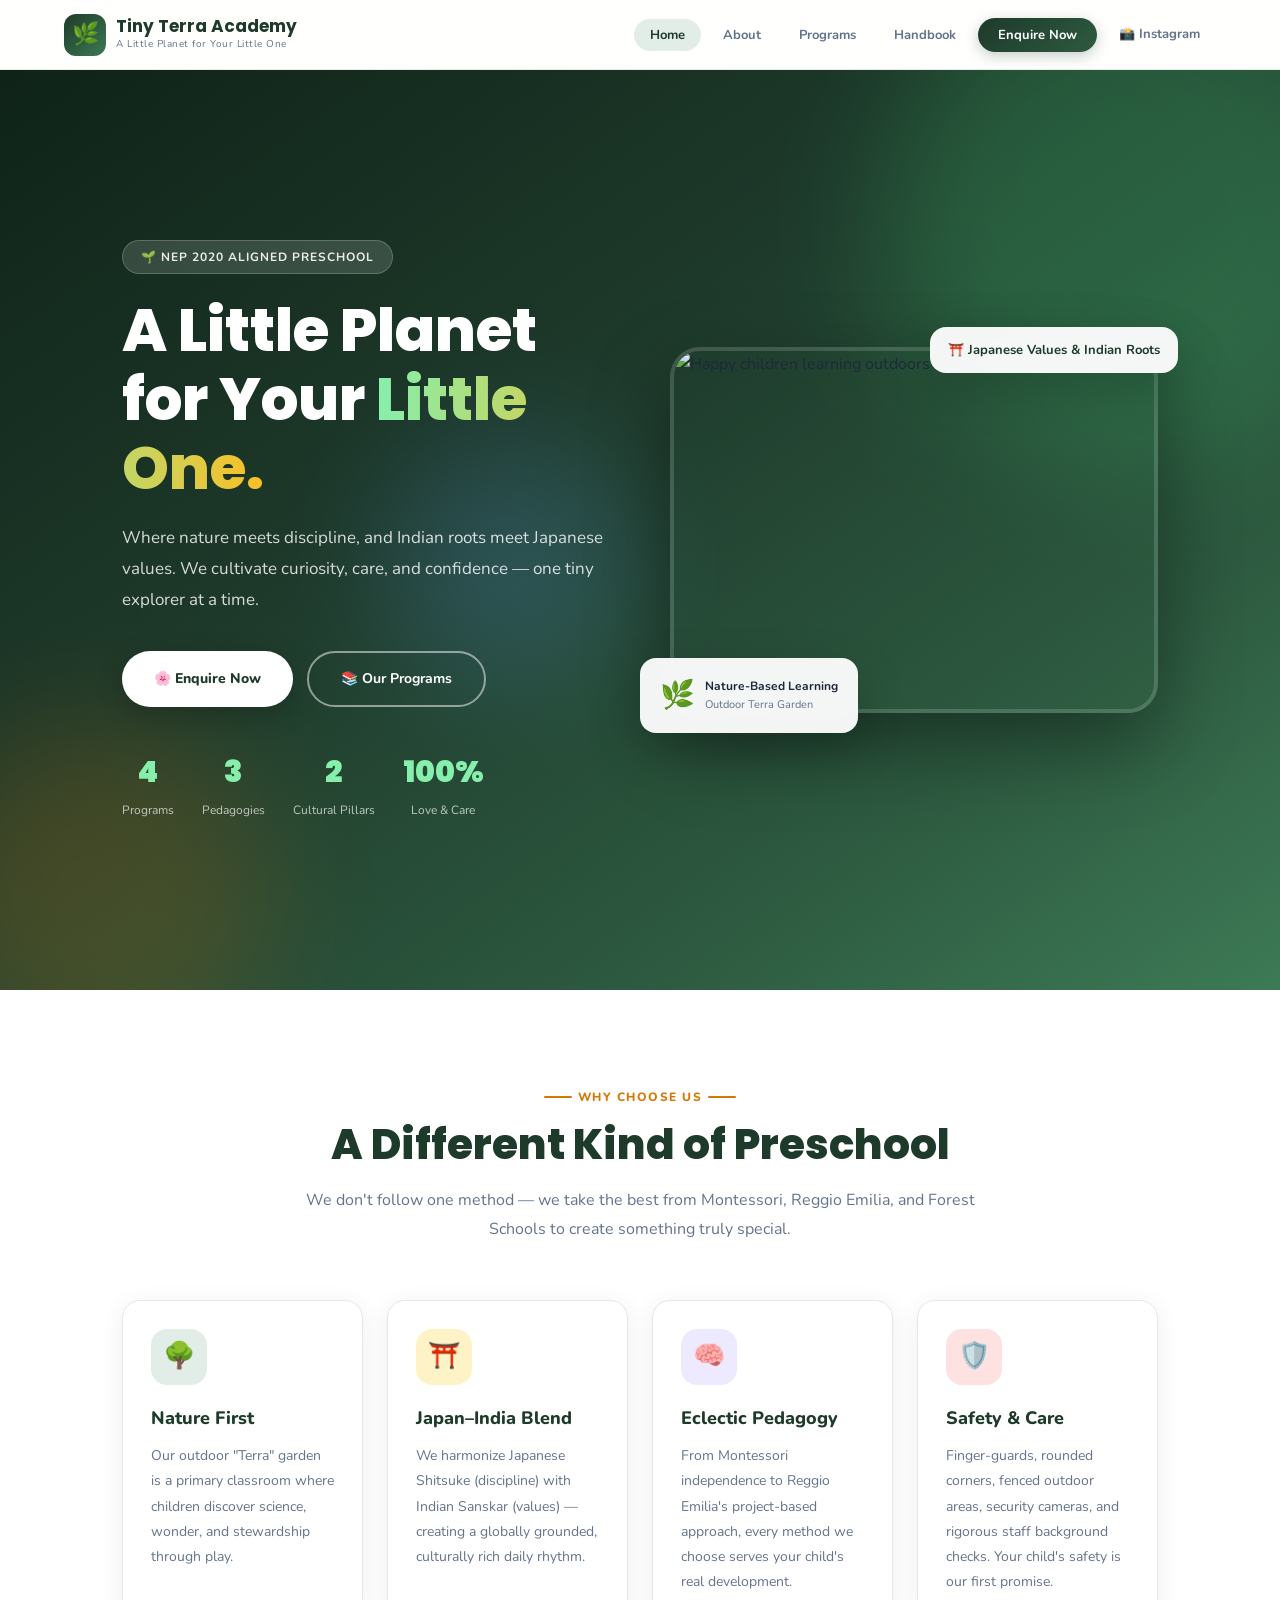
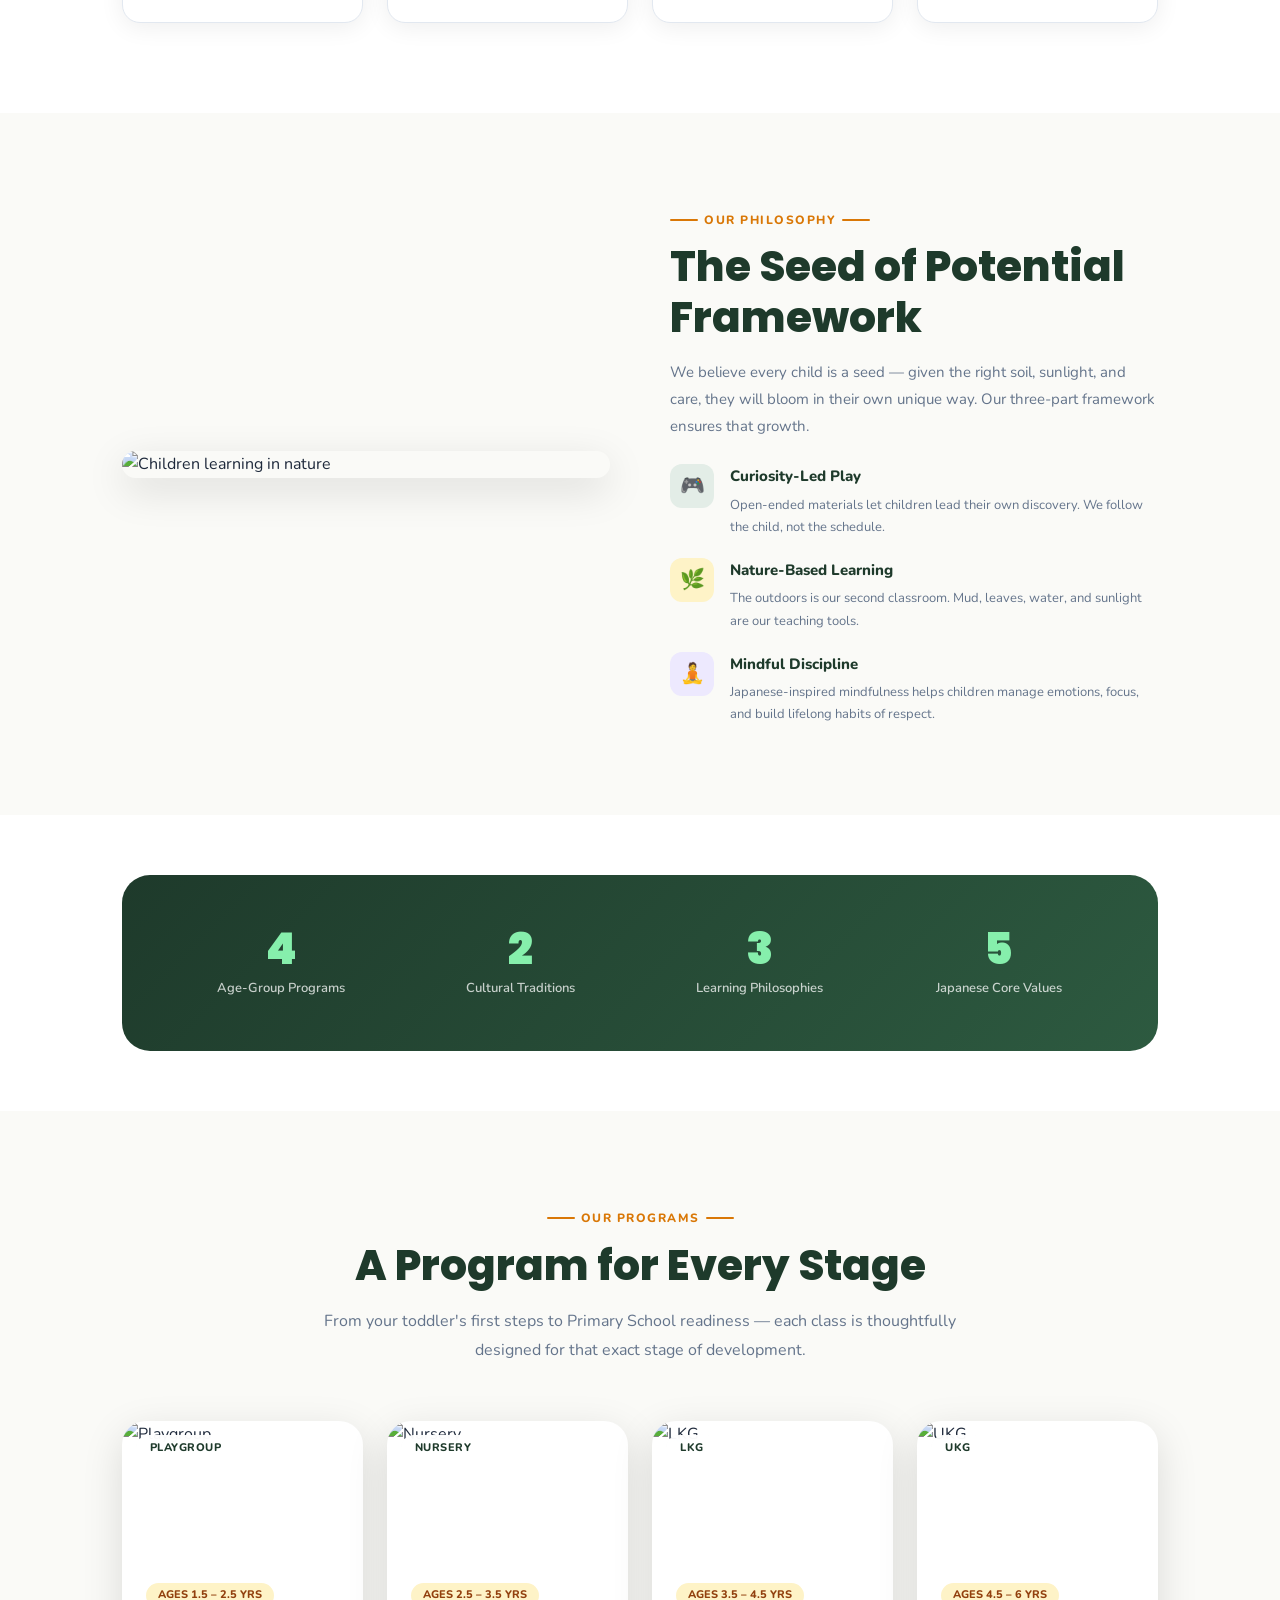
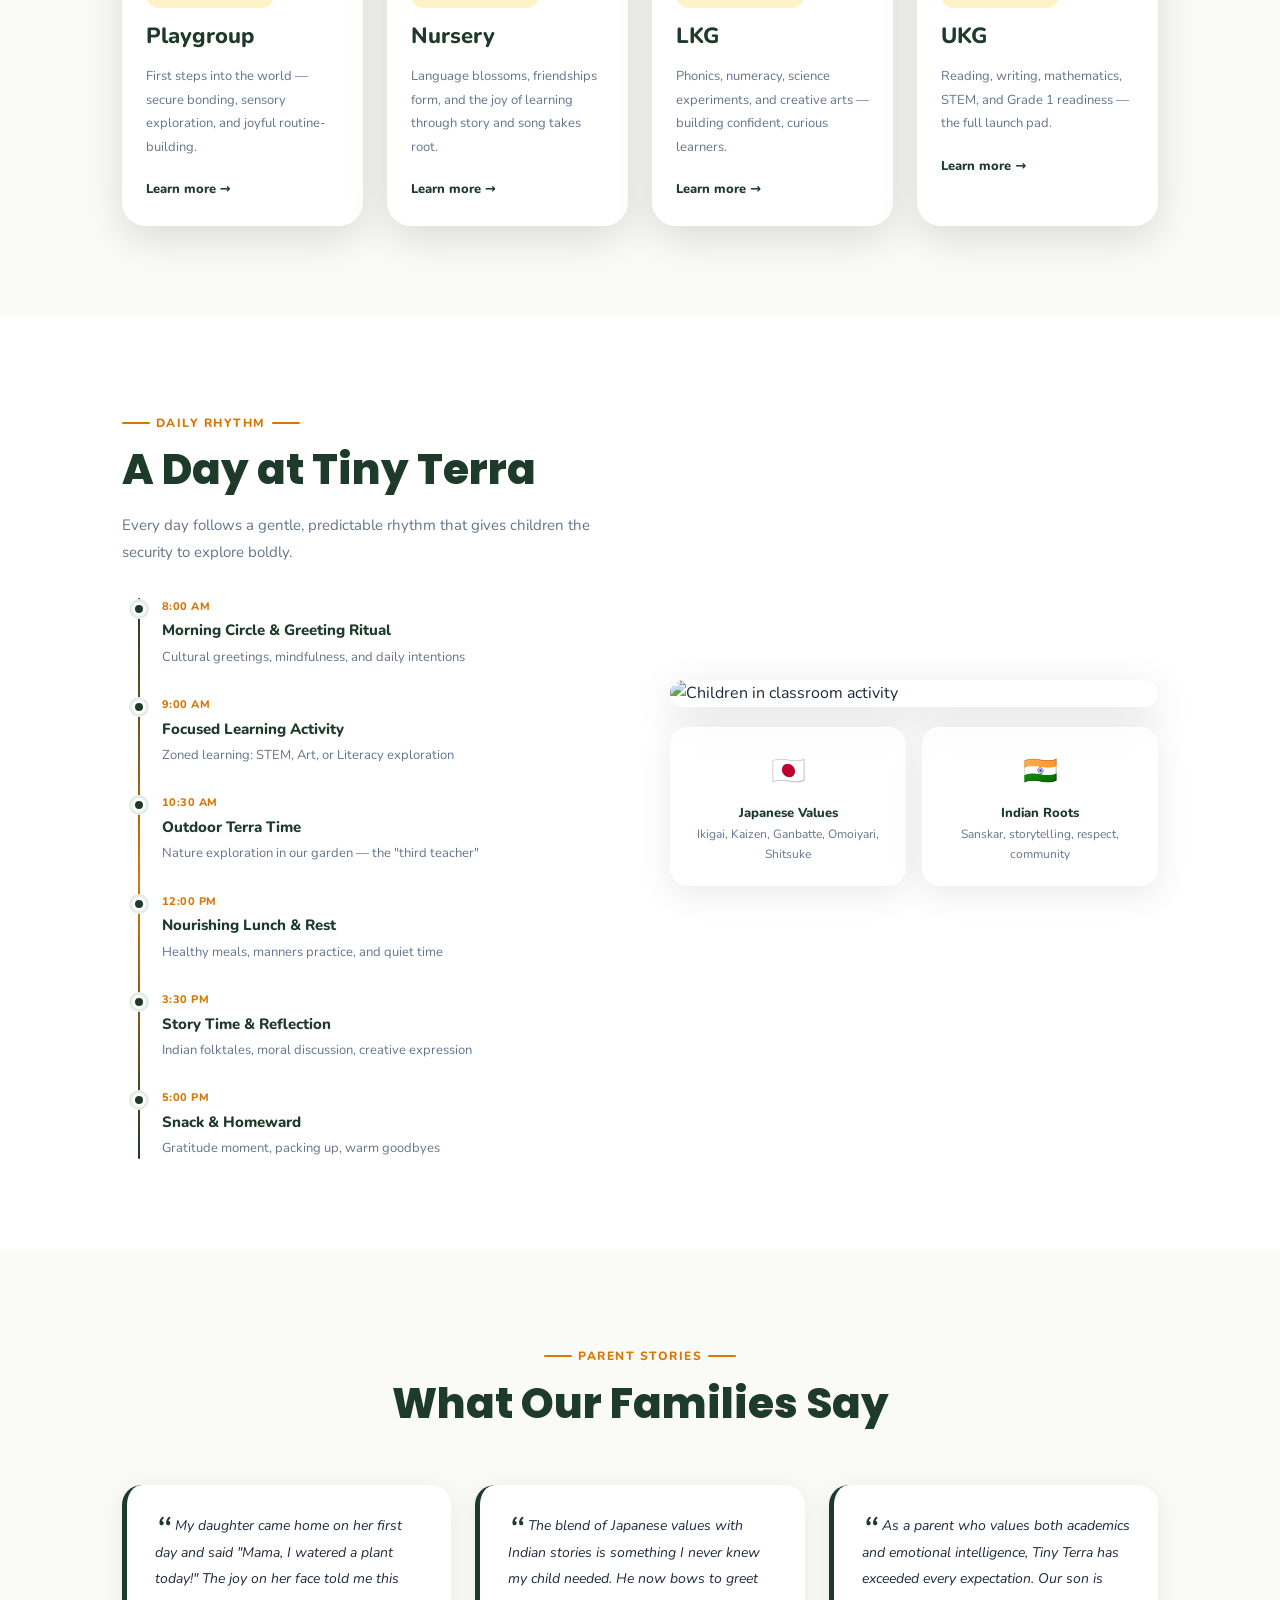
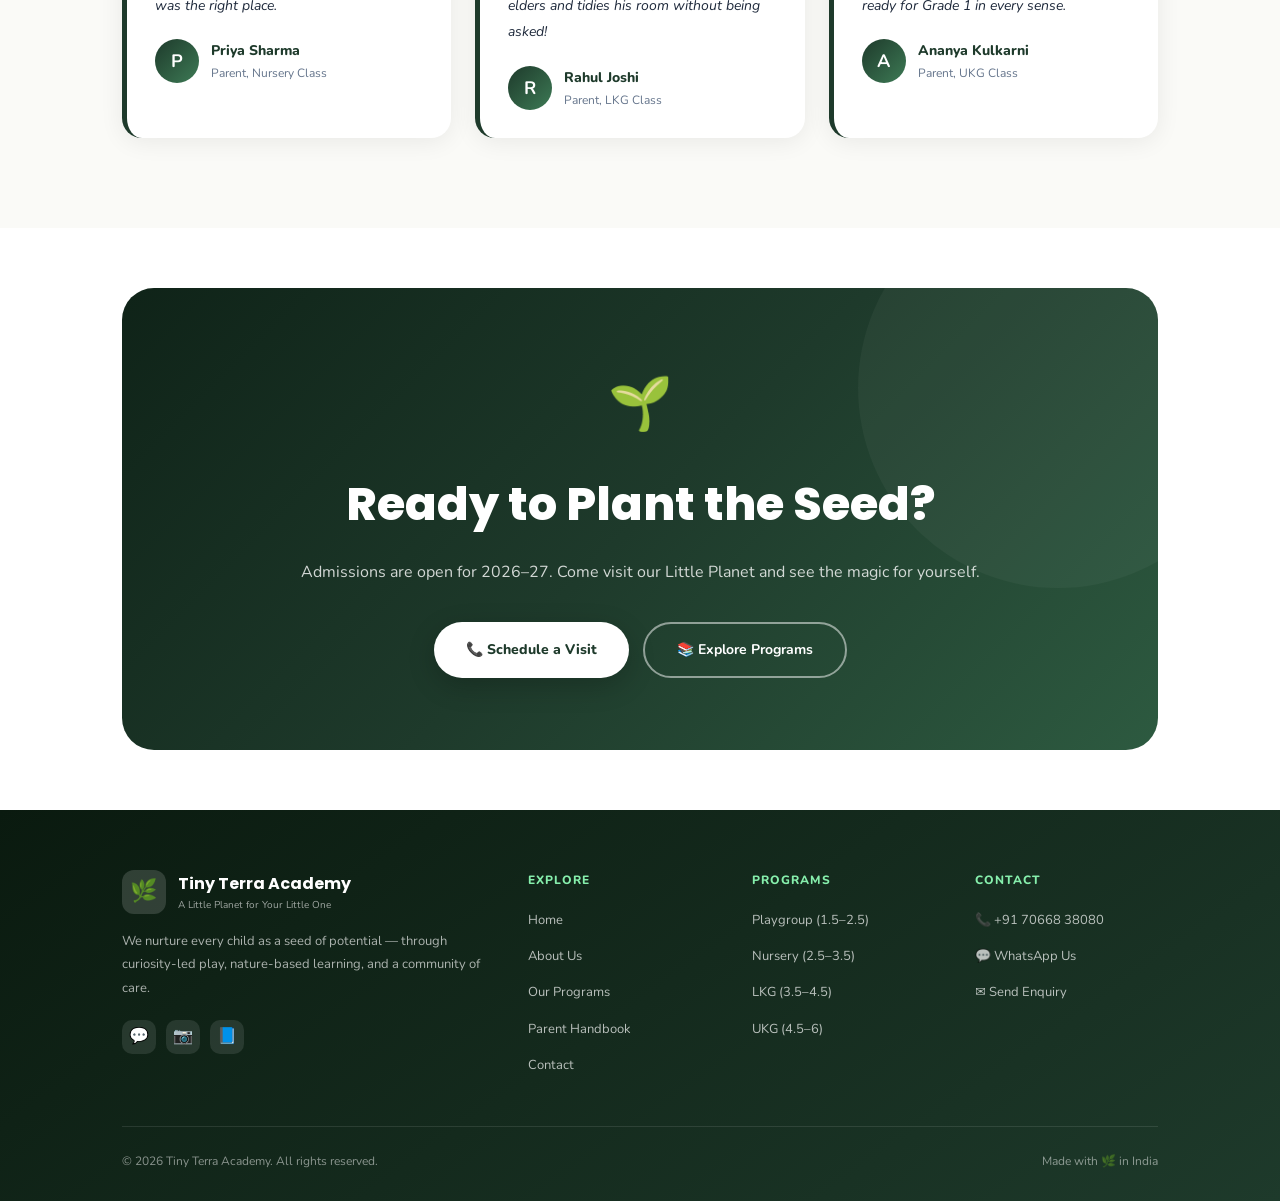
==== index.html @ 8a485d04 "Initial Upload" ====
<!DOCTYPE html>
<html lang="en">
<head>
  <meta charset="UTF-8">
  <meta name="viewport" content="width=device-width, initial-scale=1.0">
  <title>Tiny Terra Academy — A Little Planet for Your Little One</title>
  <meta name="description" content="Tiny Terra Academy is a nature-inspired preschool blending Japanese discipline with Indian values. NEP 2020 aligned programs for ages 1.5–6.">
  <link rel="stylesheet" href="style.css">
  <link rel="icon" href="data:image/svg+xml,<svg xmlns='http://www.w3.org/2000/svg' viewBox='0 0 100 100'><text y='.9em' font-size='90'>🌱</text></svg>">
</head>
<body>

<div id="nav-include"></div>

<div class="page-wrap">

  <!-- HERO -->
  <section class="hero">
    <div class="hero-blobs">
      <div class="blob blob-1"></div>
      <div class="blob blob-2"></div>
      <div class="blob blob-3"></div>
    </div>
    <div class="hero-content">
      <div class="hero-left">
        <div class="hero-tag">🌱 NEP 2020 Aligned Preschool</div>
        <h1 class="hero-title">
          A Little Planet<br>for Your
          <span class="accent">Little One.</span>
        </h1>
        <p class="hero-desc">
          Where nature meets discipline, and Indian roots meet Japanese values.
          We cultivate curiosity, care, and confidence — one tiny explorer at a time.
        </p>
        <div class="hero-btns">
          <a href="contact.html" class="btn-primary">🌸 Enquire Now</a>
          <a href="programs.html" class="btn-outline">📚 Our Programs</a>
        </div>
        <div class="hero-stats">
          <div class="hstat"><div class="hstat-n" data-count="4">4</div><div class="hstat-l">Programs</div></div>
          <div class="hstat"><div class="hstat-n" data-count="3">3</div><div class="hstat-l">Pedagogies</div></div>
          <div class="hstat"><div class="hstat-n" data-count="2">2</div><div class="hstat-l">Cultural Pillars</div></div>
          <div class="hstat"><div class="hstat-n">100%</div><div class="hstat-l">Love &amp; Care</div></div>
        </div>
      </div>
      <div class="hero-image-wrap">
        <div class="hero-img-frame">
          <img src="https://images.unsplash.com/photo-1503454537195-1dcabb73ffb9?w=800&q=80" alt="Happy children learning outdoors">
        </div>
        <div class="hero-float-card">
          <div class="hero-float-icon">🌿</div>
          <div>
            <div class="hero-float-text">Nature-Based Learning</div>
            <div class="hero-float-sub">Outdoor Terra Garden</div>
          </div>
        </div>
        <div class="hero-float-card2">⛩️ Japanese Values &amp; Indian Roots</div>
      </div>
    </div>
  </section>

  <!-- WHY TINY TERRA -->
  <section style="background: #fff;">
    <div class="container">
      <div class="section-center reveal">
        <div class="eyebrow">Why Choose Us</div>
        <h2 class="section-title">A Different Kind of Preschool</h2>
        <p class="section-sub">We don't follow one method — we take the best from Montessori, Reggio Emilia, and Forest Schools to create something truly special.</p>
      </div>
      <div class="cards-grid cards-grid-4">
        <div class="card reveal reveal-delay-1">
          <div class="card-icon" style="background:#e3ede7">🌳</div>
          <div class="card-title">Nature First</div>
          <div class="card-text">Our outdoor "Terra" garden is a primary classroom where children discover science, wonder, and stewardship through play.</div>
        </div>
        <div class="card reveal reveal-delay-2">
          <div class="card-icon" style="background:#fef3c7">⛩️</div>
          <div class="card-title">Japan–India Blend</div>
          <div class="card-text">We harmonize Japanese Shitsuke (discipline) with Indian Sanskar (values) — creating a globally grounded, culturally rich daily rhythm.</div>
        </div>
        <div class="card reveal reveal-delay-3">
          <div class="card-icon" style="background:#ede9fe">🧠</div>
          <div class="card-title">Eclectic Pedagogy</div>
          <div class="card-text">From Montessori independence to Reggio Emilia's project-based approach, every method we choose serves your child's real development.</div>
        </div>
        <div class="card reveal reveal-delay-4">
          <div class="card-icon" style="background:#fee2e2">🛡️</div>
          <div class="card-title">Safety &amp; Care</div>
          <div class="card-text">Finger-guards, rounded corners, fenced outdoor areas, security cameras, and rigorous staff background checks. Your child's safety is our first promise.</div>
        </div>
      </div>
    </div>
  </section>

  <!-- PHILOSOPHY PILLARS -->
  <section style="background: var(--cream);">
    <div class="container">
      <div style="display:grid;grid-template-columns:1fr 1fr;gap:60px;align-items:center;">
        <div class="reveal">
          <div class="pillar-img">
            <img src="https://images.unsplash.com/photo-1546410531-bb4caa6b424d?w=800&q=80" alt="Children learning in nature">
          </div>
        </div>
        <div class="reveal reveal-delay-1">
          <div class="eyebrow">Our Philosophy</div>
          <h2 class="section-title">The Seed of Potential Framework</h2>
          <p style="font-size:15px;color:var(--text2);line-height:1.8;margin-bottom:24px;">
            We believe every child is a seed — given the right soil, sunlight, and care, they will bloom in their own unique way. Our three-part framework ensures that growth.
          </p>
          <ul class="pillar-list">
            <li class="pillar-item">
              <div class="pillar-dot" style="background:#e3ede7">🎮</div>
              <div>
                <div class="pillar-item-title">Curiosity-Led Play</div>
                <div class="pillar-item-text">Open-ended materials let children lead their own discovery. We follow the child, not the schedule.</div>
              </div>
            </li>
            <li class="pillar-item">
              <div class="pillar-dot" style="background:#fef3c7">🌿</div>
              <div>
                <div class="pillar-item-title">Nature-Based Learning</div>
                <div class="pillar-item-text">The outdoors is our second classroom. Mud, leaves, water, and sunlight are our teaching tools.</div>
              </div>
            </li>
            <li class="pillar-item">
              <div class="pillar-dot" style="background:#ede9fe">🧘</div>
              <div>
                <div class="pillar-item-title">Mindful Discipline</div>
                <div class="pillar-item-text">Japanese-inspired mindfulness helps children manage emotions, focus, and build lifelong habits of respect.</div>
              </div>
            </li>
          </ul>
        </div>
      </div>
    </div>
  </section>

  <!-- STATS BANNER -->
  <section style="background:#fff;padding:60px 5%;">
    <div class="container">
      <div class="stats-banner reveal">
        <div><div class="stat-n" data-count="4">4</div><div class="stat-l">Age-Group Programs</div></div>
        <div><div class="stat-n" data-count="2">2</div><div class="stat-l">Cultural Traditions</div></div>
        <div><div class="stat-n" data-count="3">3</div><div class="stat-l">Learning Philosophies</div></div>
        <div><div class="stat-n">5</div><div class="stat-l">Japanese Core Values</div></div>
      </div>
    </div>
  </section>

  <!-- PROGRAMS PREVIEW -->
  <section style="background: var(--cream);">
    <div class="container">
      <div class="section-center reveal">
        <div class="eyebrow">Our Programs</div>
        <h2 class="section-title">A Program for Every Stage</h2>
        <p class="section-sub">From your toddler's first steps to Primary School readiness — each class is thoughtfully designed for that exact stage of development.</p>
      </div>
      <div class="cards-grid cards-grid-4">
        <div class="prog-card reveal reveal-delay-1">
          <div class="prog-img">
            <img src="https://images.unsplash.com/photo-1558618666-fcd25c85cd64?w=600&q=80" alt="Playgroup">
            <div class="prog-badge">Playgroup</div>
          </div>
          <div class="prog-body">
            <div class="prog-age">Ages 1.5 – 2.5 yrs</div>
            <div class="prog-title">Playgroup</div>
            <div class="prog-desc">First steps into the world — secure bonding, sensory exploration, and joyful routine-building.</div>
            <a href="programs.html#playgroup" style="font-size:13px;font-weight:800;color:var(--green);text-decoration:none;">Learn more →</a>
          </div>
        </div>
        <div class="prog-card reveal reveal-delay-2">
          <div class="prog-img">
            <img src="https://images.unsplash.com/photo-1587654780291-39c9404d746b?w=600&q=80" alt="Nursery">
            <div class="prog-badge">Nursery</div>
          </div>
          <div class="prog-body">
            <div class="prog-age">Ages 2.5 – 3.5 yrs</div>
            <div class="prog-title">Nursery</div>
            <div class="prog-desc">Language blossoms, friendships form, and the joy of learning through story and song takes root.</div>
            <a href="programs.html#nursery" style="font-size:13px;font-weight:800;color:var(--green);text-decoration:none;">Learn more →</a>
          </div>
        </div>
        <div class="prog-card reveal reveal-delay-3">
          <div class="prog-img">
            <img src="https://images.unsplash.com/photo-1503676260728-1c00da094a0b?w=600&q=80" alt="LKG">
            <div class="prog-badge">LKG</div>
          </div>
          <div class="prog-body">
            <div class="prog-age">Ages 3.5 – 4.5 yrs</div>
            <div class="prog-title">LKG</div>
            <div class="prog-desc">Phonics, numeracy, science experiments, and creative arts — building confident, curious learners.</div>
            <a href="programs.html#lkg" style="font-size:13px;font-weight:800;color:var(--green);text-decoration:none;">Learn more →</a>
          </div>
        </div>
        <div class="prog-card reveal reveal-delay-4">
          <div class="prog-img">
            <img src="https://images.unsplash.com/photo-1509062522246-3755977927d7?w=600&q=80" alt="UKG">
            <div class="prog-badge">UKG</div>
          </div>
          <div class="prog-body">
            <div class="prog-age">Ages 4.5 – 6 yrs</div>
            <div class="prog-title">UKG</div>
            <div class="prog-desc">Reading, writing, mathematics, STEM, and Grade 1 readiness — the full launch pad.</div>
            <a href="programs.html#ukg" style="font-size:13px;font-weight:800;color:var(--green);text-decoration:none;">Learn more →</a>
          </div>
        </div>
      </div>
    </div>
  </section>

  <!-- DAILY RHYTHM -->
  <section style="background: #fff;">
    <div class="container">
      <div style="display:grid;grid-template-columns:1fr 1fr;gap:60px;align-items:center;">
        <div class="reveal">
          <div class="eyebrow">Daily Rhythm</div>
          <h2 class="section-title">A Day at Tiny Terra</h2>
          <p style="font-size:15px;color:var(--text2);margin-bottom:32px;line-height:1.8;">
            Every day follows a gentle, predictable rhythm that gives children the security to explore boldly.
          </p>
          <div class="timeline">
            <div class="tl-item"><div class="tl-dot"></div><div class="tl-time">8:00 AM</div><div class="tl-title">Morning Circle &amp; Greeting Ritual</div><div class="tl-desc">Cultural greetings, mindfulness, and daily intentions</div></div>
            <div class="tl-item"><div class="tl-dot"></div><div class="tl-time">9:00 AM</div><div class="tl-title">Focused Learning Activity</div><div class="tl-desc">Zoned learning: STEM, Art, or Literacy exploration</div></div>
            <div class="tl-item"><div class="tl-dot"></div><div class="tl-time">10:30 AM</div><div class="tl-title">Outdoor Terra Time</div><div class="tl-desc">Nature exploration in our garden — the "third teacher"</div></div>
            <div class="tl-item"><div class="tl-dot"></div><div class="tl-time">12:00 PM</div><div class="tl-title">Nourishing Lunch &amp; Rest</div><div class="tl-desc">Healthy meals, manners practice, and quiet time</div></div>
            <div class="tl-item"><div class="tl-dot"></div><div class="tl-time">3:30 PM</div><div class="tl-title">Story Time &amp; Reflection</div><div class="tl-desc">Indian folktales, moral discussion, creative expression</div></div>
            <div class="tl-item" style="margin-bottom:0"><div class="tl-dot"></div><div class="tl-time">5:00 PM</div><div class="tl-title">Snack &amp; Homeward</div><div class="tl-desc">Gratitude moment, packing up, warm goodbyes</div></div>
          </div>
        </div>
        <div class="reveal reveal-delay-1">
          <div class="pillar-img">
            <img src="https://images.unsplash.com/photo-1596464716127-f2a82984de30?w=800&q=80" alt="Children in classroom activity">
          </div>
          <div style="margin-top:20px;display:grid;grid-template-columns:1fr 1fr;gap:16px;">
            <div class="glass-card" style="text-align:center;padding:20px">
              <div style="font-size:28px;margin-bottom:6px">🇯🇵</div>
              <div style="font-size:13px;font-weight:800;color:var(--green)">Japanese Values</div>
              <div style="font-size:12px;color:var(--text2)">Ikigai, Kaizen, Ganbatte, Omoiyari, Shitsuke</div>
            </div>
            <div class="glass-card" style="text-align:center;padding:20px">
              <div style="font-size:28px;margin-bottom:6px">🇮🇳</div>
              <div style="font-size:13px;font-weight:800;color:var(--green)">Indian Roots</div>
              <div style="font-size:12px;color:var(--text2)">Sanskar, storytelling, respect, community</div>
            </div>
          </div>
        </div>
      </div>
    </div>
  </section>

  <!-- TESTIMONIALS -->
  <section style="background: var(--cream);">
    <div class="container">
      <div class="section-center reveal">
        <div class="eyebrow">Parent Stories</div>
        <h2 class="section-title">What Our Families Say</h2>
      </div>
      <div class="cards-grid cards-grid-3">
        <div class="testimonial-card reveal reveal-delay-1">
          <div class="testi-text">My daughter came home on her first day and said "Mama, I watered a plant today!" The joy on her face told me this was the right place.</div>
          <div class="testi-author">
            <div class="testi-avatar">P</div>
            <div><div class="testi-name">Priya Sharma</div><div class="testi-role">Parent, Nursery Class</div></div>
          </div>
        </div>
        <div class="testimonial-card reveal reveal-delay-2">
          <div class="testi-text">The blend of Japanese values with Indian stories is something I never knew my child needed. He now bows to greet elders and tidies his room without being asked!</div>
          <div class="testi-author">
            <div class="testi-avatar">R</div>
            <div><div class="testi-name">Rahul Joshi</div><div class="testi-role">Parent, LKG Class</div></div>
          </div>
        </div>
        <div class="testimonial-card reveal reveal-delay-3">
          <div class="testi-text">As a parent who values both academics and emotional intelligence, Tiny Terra has exceeded every expectation. Our son is ready for Grade 1 in every sense.</div>
          <div class="testi-author">
            <div class="testi-avatar">A</div>
            <div><div class="testi-name">Ananya Kulkarni</div><div class="testi-role">Parent, UKG Class</div></div>
          </div>
        </div>
      </div>
    </div>
  </section>

  <!-- CTA BANNER -->
  <section style="background:#fff;padding:60px 5%;">
    <div class="container">
      <div class="cta-banner reveal">
        <div style="font-size:52px;margin-bottom:16px">🌱</div>
        <div class="cta-title">Ready to Plant the Seed?</div>
        <div class="cta-sub">Admissions are open for 2026–27. Come visit our Little Planet and see the magic for yourself.</div>
        <div class="cta-btns">
          <a href="contact.html" class="btn-primary">📞 Schedule a Visit</a>
          <a href="programs.html" class="btn-outline">📚 Explore Programs</a>
        </div>
      </div>
    </div>
  </section>

</div><!-- end page-wrap -->

<div id="footer-include"></div>
<script src="includes.js"></script>
</body>
</html>
---- style.css ----
/* ============================================================
   TINY TERRA ACADEMY — Shared Stylesheet
   Modern, kid-friendly, GitHub Pages ready
   ============================================================ */

@import url('https://fonts.googleapis.com/css2?family=Nunito:wght@400;600;700;800;900&family=Poppins:wght@400;600;700;800&display=swap');

/* ---- RESET & ROOT ---- */
*, *::before, *::after { box-sizing: border-box; margin: 0; padding: 0; }
:root {
  --green:    #1e3a2b;
  --green2:   #2d5a40;
  --green3:   #3d7a55;
  --green-lt: #e3ede7;
  --gold:     #d97706;
  --gold-lt:  #fef3c7;
  --cream:    #fafaf7;
  --text:     #1e293b;
  --text2:    #64748b;
  --border:   #e2e8f0;
  --radius:   18px;
  --shadow:   0 4px 24px rgba(0,0,0,0.07);
  --shadow2:  0 12px 40px rgba(0,0,0,0.13);
}
html { scroll-behavior: smooth; }
body {
  font-family: 'Nunito', system-ui, sans-serif;
  background: var(--cream);
  color: var(--text);
  line-height: 1.7;
  overflow-x: hidden;
}

/* ============================================================
   NAVBAR
   ============================================================ */
.navbar {
  position: fixed; top: 0; left: 0; right: 0; z-index: 1000;
  padding: 0 5%;
  display: flex; align-items: center; justify-content: space-between;
  height: 70px;
  background: rgba(255,255,255,0.85);
  backdrop-filter: blur(14px);
  -webkit-backdrop-filter: blur(14px);
  border-bottom: 1px solid rgba(30,58,43,0.1);
  transition: box-shadow 0.3s;
}
.navbar.scrolled { box-shadow: 0 4px 24px rgba(30,58,43,0.12); }
.nav-brand {
  display: flex; align-items: center; gap: 10px;
  text-decoration: none; color: var(--green);
}
.nav-logo {
  width: 42px; height: 42px; border-radius: 12px;
  background: linear-gradient(135deg, var(--green), var(--green3));
  display: flex; align-items: center; justify-content: center;
  font-size: 22px;
}
.nav-name { font-family: 'Poppins', sans-serif; font-size: 17px; font-weight: 700; line-height: 1.2; }
.nav-sub  { font-size: 10px; color: var(--text2); letter-spacing: 0.5px; }
.nav-links {
  display: flex; align-items: center; gap: 6px; list-style: none;
}
.nav-links a {
  padding: 7px 16px; border-radius: 20px;
  font-size: 13px; font-weight: 700; color: var(--text2);
  text-decoration: none; transition: all 0.2s;
}
.nav-links a:hover, .nav-links a.active {
  background: var(--green-lt); color: var(--green);
}
.nav-cta {
  background: linear-gradient(135deg, var(--green), var(--green2)) !important;
  color: #fff !important; padding: 8px 20px !important;
  box-shadow: 0 4px 14px rgba(30,58,43,0.25);
}
.nav-cta:hover { transform: translateY(-1px); box-shadow: 0 6px 20px rgba(30,58,43,0.35) !important; }
.nav-insta { display:flex; align-items:center; gap:5px; color:var(--green); font-size:13px; font-weight:700; text-decoration:none; padding:4px 8px; border-radius:8px; transition:background .2s,color .2s; }
.nav-insta:hover { background:var(--green-lt); color:var(--green2); }
.hamburger { display: none; flex-direction: column; gap: 5px; cursor: pointer; padding: 4px; }
.hamburger span { width: 24px; height: 2.5px; background: var(--green); border-radius: 3px; transition: all 0.3s; }
.mobile-menu {
  display: none; position: fixed; top: 70px; left: 0; right: 0;
  background: rgba(255,255,255,0.97); backdrop-filter: blur(14px);
  padding: 20px 5%; flex-direction: column; gap: 4px;
  border-bottom: 1px solid var(--border); z-index: 999;
}
.mobile-menu a {
  padding: 12px 16px; border-radius: 12px;
  font-size: 15px; font-weight: 700; color: var(--text);
  text-decoration: none; transition: all 0.2s;
}
.mobile-menu a:hover { background: var(--green-lt); color: var(--green); }
.mobile-menu.open { display: flex; }

/* ============================================================
   PAGE WRAPPER
   ============================================================ */
.page-wrap { padding-top: 70px; }

/* ============================================================
   HERO — Home
   ============================================================ */
.hero {
  min-height: 92vh;
  display: flex; align-items: center;
  position: relative; overflow: hidden;
  background: linear-gradient(145deg, #0f2318 0%, #1e3a2b 40%, #2d5a40 75%, #3d7a55 100%);
}
.hero-blobs { position: absolute; inset: 0; pointer-events: none; overflow: hidden; }
.blob {
  position: absolute; border-radius: 50%;
  filter: blur(60px); opacity: 0.18;
}
.blob-1 { width: 500px; height: 500px; background: #4ade80; top: -100px; right: -100px; animation: blobMove 8s ease-in-out infinite; }
.blob-2 { width: 350px; height: 350px; background: #d97706; bottom: -80px; left: -80px; animation: blobMove 11s ease-in-out infinite reverse; }
.blob-3 { width: 250px; height: 250px; background: #60a5fa; top: 40%; left: 30%; animation: blobMove 14s ease-in-out infinite; }
@keyframes blobMove {
  0%,100% { transform: translate(0,0) scale(1); }
  33%      { transform: translate(30px,-20px) scale(1.05); }
  66%      { transform: translate(-20px,30px) scale(0.95); }
}
.hero-content {
  position: relative; z-index: 1;
  max-width: 1200px; margin: 0 auto; padding: 80px 5%;
  display: grid; grid-template-columns: 1fr 1fr; gap: 60px; align-items: center;
}
.hero-tag {
  display: inline-flex; align-items: center; gap: 8px;
  background: rgba(255,255,255,0.15); backdrop-filter: blur(8px);
  border: 1px solid rgba(255,255,255,0.2);
  border-radius: 30px; padding: 6px 18px;
  font-size: 12px; font-weight: 700; color: rgba(255,255,255,0.9);
  text-transform: uppercase; letter-spacing: 1px; margin-bottom: 22px;
}
.hero-title {
  font-family: 'Poppins', sans-serif;
  font-size: clamp(36px, 5vw, 60px);
  font-weight: 800; color: #fff; line-height: 1.15;
  margin-bottom: 20px;
}
.hero-title .accent {
  background: linear-gradient(90deg, #86efac, #fbbf24);
  -webkit-background-clip: text; -webkit-text-fill-color: transparent;
  background-clip: text;
}
.hero-desc { font-size: 17px; color: rgba(255,255,255,0.82); margin-bottom: 36px; line-height: 1.8; }
.hero-btns { display: flex; gap: 14px; flex-wrap: wrap; }
.btn-primary {
  padding: 14px 32px; border-radius: 30px;
  background: #fff; color: var(--green);
  font-size: 14px; font-weight: 800; text-decoration: none;
  box-shadow: 0 8px 28px rgba(0,0,0,0.2);
  transition: all 0.25s; display: inline-flex; align-items: center; gap: 8px;
}
.btn-primary:hover { transform: translateY(-2px); box-shadow: 0 14px 36px rgba(0,0,0,0.28); }
.btn-outline {
  padding: 14px 32px; border-radius: 30px;
  border: 2px solid rgba(255,255,255,0.5);
  color: #fff; font-size: 14px; font-weight: 700; text-decoration: none;
  transition: all 0.25s; display: inline-flex; align-items: center; gap: 8px;
}
.btn-outline:hover { background: rgba(255,255,255,0.15); border-color: #fff; transform: translateY(-2px); }
.hero-stats {
  display: flex; gap: 28px; margin-top: 40px; flex-wrap: wrap;
}
.hstat { text-align: center; }
.hstat-n { font-size: 30px; font-weight: 900; color: #86efac; font-family: 'Poppins', sans-serif; }
.hstat-l { font-size: 12px; color: rgba(255,255,255,0.7); margin-top: 2px; }
.hero-image-wrap {
  position: relative;
}
.hero-img-frame {
  border-radius: 30px; overflow: hidden;
  box-shadow: 0 32px 80px rgba(0,0,0,0.4);
  border: 4px solid rgba(255,255,255,0.15);
  aspect-ratio: 4/3;
}
.hero-img-frame img { width: 100%; height: 100%; object-fit: cover; }
.hero-float-card {
  position: absolute; bottom: -20px; left: -30px;
  background: rgba(255,255,255,0.95); backdrop-filter: blur(12px);
  border-radius: 16px; padding: 14px 20px;
  box-shadow: 0 16px 48px rgba(0,0,0,0.2);
  display: flex; align-items: center; gap: 10px;
  animation: float 4s ease-in-out infinite;
}
.hero-float-card2 {
  position: absolute; top: -20px; right: -20px;
  background: rgba(255,255,255,0.95); backdrop-filter: blur(12px);
  border-radius: 16px; padding: 12px 18px;
  box-shadow: 0 16px 48px rgba(0,0,0,0.2);
  font-size: 13px; font-weight: 700; color: var(--green);
  animation: float 5s ease-in-out infinite reverse;
}
@keyframes float { 0%,100%{transform:translateY(0)}50%{transform:translateY(-10px)} }
.hero-float-icon { font-size: 28px; }
.hero-float-text { font-size: 12px; font-weight: 700; color: var(--text); }
.hero-float-sub  { font-size: 11px; color: var(--text2); }

/* ============================================================
   SECTIONS
   ============================================================ */
section { padding: 90px 5%; }
.section-center { text-align: center; max-width: 680px; margin: 0 auto 56px; }
.eyebrow {
  display: inline-flex; align-items: center; gap: 6px;
  font-size: 12px; font-weight: 800; text-transform: uppercase; letter-spacing: 1.5px;
  color: var(--gold); margin-bottom: 12px;
}
.eyebrow::before, .eyebrow::after { content: ""; width: 28px; height: 2px; background: var(--gold); border-radius: 2px; }
.section-title {
  font-family: 'Poppins', sans-serif;
  font-size: clamp(28px, 4vw, 42px);
  font-weight: 800; color: var(--green); line-height: 1.2;
  margin-bottom: 16px;
}
.section-sub { font-size: 16px; color: var(--text2); line-height: 1.8; }

/* ============================================================
   CARDS
   ============================================================ */
.cards-grid { display: grid; gap: 24px; }
.cards-grid-3 { grid-template-columns: repeat(3, 1fr); }
.cards-grid-4 { grid-template-columns: repeat(4, 1fr); }
.cards-grid-2 { grid-template-columns: repeat(2, 1fr); }

.card {
  background: #fff; border-radius: var(--radius);
  border: 1.5px solid var(--border);
  box-shadow: var(--shadow);
  padding: 28px; transition: all 0.3s;
  position: relative; overflow: hidden;
}
.card::before {
  content: ""; position: absolute; top: 0; left: 0; right: 0;
  height: 4px; background: linear-gradient(90deg, var(--green), var(--gold));
  opacity: 0; transition: opacity 0.3s;
}
.card:hover { transform: translateY(-6px); box-shadow: var(--shadow2); }
.card:hover::before { opacity: 1; }
.card-icon {
  width: 56px; height: 56px; border-radius: 16px;
  display: flex; align-items: center; justify-content: center;
  font-size: 26px; margin-bottom: 18px;
}
.card-title { font-size: 18px; font-weight: 800; color: var(--green); margin-bottom: 10px; }
.card-text  { font-size: 14px; color: var(--text2); line-height: 1.8; }

/* GLASS CARD */
.glass-card {
  background: rgba(255,255,255,0.65);
  backdrop-filter: blur(16px);
  -webkit-backdrop-filter: blur(16px);
  border: 1.5px solid rgba(255,255,255,0.8);
  border-radius: var(--radius);
  box-shadow: 0 8px 32px rgba(30,58,43,0.1);
  padding: 28px; transition: all 0.3s;
}
.glass-card:hover { transform: translateY(-4px); box-shadow: 0 16px 48px rgba(30,58,43,0.15); }

/* ============================================================
   PROGRAM CARDS
   ============================================================ */
.prog-card {
  border-radius: 24px; overflow: hidden;
  box-shadow: var(--shadow2); transition: all 0.3s;
  background: #fff;
}
.prog-card:hover { transform: translateY(-8px) scale(1.01); box-shadow: 0 24px 60px rgba(0,0,0,0.15); }
.prog-img { aspect-ratio: 16/9; overflow: hidden; position: relative; }
.prog-img img { width: 100%; height: 100%; object-fit: cover; transition: transform 0.5s; }
.prog-card:hover .prog-img img { transform: scale(1.05); }
.prog-badge {
  position: absolute; top: 14px; left: 14px;
  background: rgba(255,255,255,0.92); backdrop-filter: blur(8px);
  border-radius: 20px; padding: 4px 14px;
  font-size: 11px; font-weight: 800; color: var(--green); text-transform: uppercase; letter-spacing: 0.5px;
}
.prog-body { padding: 24px; }
.prog-age {
  display: inline-block; background: var(--gold-lt); color: #92400e;
  border-radius: 20px; padding: 3px 12px; font-size: 11px; font-weight: 800;
  margin-bottom: 10px; text-transform: uppercase;
}
.prog-title { font-size: 22px; font-weight: 800; color: var(--green); margin-bottom: 10px; }
.prog-desc  { font-size: 13px; color: var(--text2); line-height: 1.8; margin-bottom: 16px; }
.prog-features { list-style: none; display: flex; flex-direction: column; gap: 7px; }
.prog-features li { font-size: 13px; color: var(--text); display: flex; align-items: center; gap: 8px; }
.prog-features li::before { content: "✓"; color: var(--green); font-weight: 800; font-size: 12px; }

/* ============================================================
   PHILOSOPHY / PILLAR SECTION
   ============================================================ */
.pillar-grid { display: grid; grid-template-columns: 1fr 1fr; gap: 32px; align-items: center; }
.pillar-img { border-radius: 24px; overflow: hidden; box-shadow: var(--shadow2); }
.pillar-img img { width: 100%; height: 360px; object-fit: cover; }
.pillar-content { padding: 10px 0; }
.pillar-list { list-style: none; display: flex; flex-direction: column; gap: 20px; margin-top: 24px; }
.pillar-item { display: flex; gap: 16px; align-items: flex-start; }
.pillar-dot {
  width: 44px; height: 44px; border-radius: 12px; flex-shrink: 0;
  display: flex; align-items: center; justify-content: center; font-size: 20px;
}
.pillar-item-title { font-size: 15px; font-weight: 800; color: var(--green); margin-bottom: 4px; }
.pillar-item-text  { font-size: 13px; color: var(--text2); line-height: 1.7; }

/* ============================================================
   DAILY RHYTHM TIMELINE
   ============================================================ */
.timeline { position: relative; padding-left: 40px; }
.timeline::before {
  content: ""; position: absolute; left: 16px; top: 0; bottom: 0;
  width: 2px; background: linear-gradient(to bottom, var(--green), var(--gold), var(--green));
  border-radius: 2px;
}
.tl-item { position: relative; margin-bottom: 28px; }
.tl-dot {
  position: absolute; left: -30px; top: 4px;
  width: 14px; height: 14px; border-radius: 50%;
  background: var(--green); border: 3px solid #fff;
  box-shadow: 0 0 0 3px var(--green-lt);
}
.tl-time { font-size: 11px; font-weight: 800; color: var(--gold); text-transform: uppercase; letter-spacing: 0.5px; }
.tl-title { font-size: 15px; font-weight: 800; color: var(--green); margin: 2px 0; }
.tl-desc  { font-size: 13px; color: var(--text2); }

/* ============================================================
   STATS BANNER
   ============================================================ */
.stats-banner {
  background: linear-gradient(135deg, var(--green), var(--green2));
  border-radius: 28px; padding: 52px 5%;
  display: grid; grid-template-columns: repeat(4, 1fr);
  gap: 24px; text-align: center;
}
.stat-n {
  font-family: 'Poppins', sans-serif;
  font-size: 44px; font-weight: 900; color: #86efac; line-height: 1;
}
.stat-l { font-size: 13px; color: rgba(255,255,255,0.75); margin-top: 6px; font-weight: 600; }

/* ============================================================
   TESTIMONIALS
   ============================================================ */
.testimonial-card {
  background: #fff; border-radius: 20px;
  padding: 28px; box-shadow: var(--shadow);
  border-left: 5px solid var(--green);
  transition: all 0.3s;
}
.testimonial-card:hover { transform: translateY(-4px); box-shadow: var(--shadow2); }
.testi-text { font-size: 14px; color: var(--text); line-height: 1.9; font-style: italic; margin-bottom: 20px; }
.testi-text::before { content: "\201C"; font-size: 40px; color: var(--green); line-height: 0; vertical-align: -15px; margin-right: 4px; }
.testi-author { display: flex; align-items: center; gap: 12px; }
.testi-avatar {
  width: 44px; height: 44px; border-radius: 50%;
  background: linear-gradient(135deg, var(--green), var(--green3));
  display: flex; align-items: center; justify-content: center;
  font-size: 18px; color: #fff; font-weight: 700; flex-shrink: 0;
}
.testi-name { font-size: 14px; font-weight: 800; color: var(--green); }
.testi-role { font-size: 12px; color: var(--text2); }

/* ============================================================
   CTA BANNER
   ============================================================ */
.cta-banner {
  background: linear-gradient(135deg, #0f2318, var(--green), var(--green2));
  border-radius: 32px; padding: 72px 5%;
  text-align: center; position: relative; overflow: hidden;
}
.cta-banner::before {
  content: ""; position: absolute;
  width: 400px; height: 400px; border-radius: 50%;
  background: rgba(255,255,255,0.04);
  top: -100px; right: -100px;
}
.cta-title { font-family: 'Poppins', sans-serif; font-size: clamp(28px,4vw,46px); font-weight: 800; color: #fff; margin-bottom: 16px; }
.cta-sub   { font-size: 16px; color: rgba(255,255,255,0.8); margin-bottom: 36px; }
.cta-btns  { display: flex; gap: 14px; justify-content: center; flex-wrap: wrap; }

/* ============================================================
   PAGE HERO (inner pages)
   ============================================================ */
.page-hero {
  background: linear-gradient(145deg, #0f2318, var(--green), var(--green2));
  padding: 80px 5% 60px; text-align: center; position: relative; overflow: hidden;
}
.page-hero::after {
  content: ""; position: absolute; bottom: -1px; left: 0; right: 0;
  height: 50px; background: var(--cream);
  clip-path: ellipse(55% 100% at 50% 100%);
}
.page-hero-title { font-family: 'Poppins', sans-serif; font-size: clamp(32px,5vw,52px); font-weight: 800; color: #fff; margin-bottom: 14px; }
.page-hero-sub { font-size: 16px; color: rgba(255,255,255,0.8); max-width: 560px; margin: 0 auto; }

/* ============================================================
   ACCORDION (Handbook)
   ============================================================ */
.accordion-item {
  background: #fff; border-radius: 16px;
  border: 1.5px solid var(--border);
  margin-bottom: 12px; overflow: hidden;
  transition: box-shadow 0.2s;
}
.accordion-item.open { box-shadow: var(--shadow2); }
.accordion-header {
  padding: 20px 24px; cursor: pointer;
  display: flex; align-items: center; justify-content: space-between; gap: 16px;
  font-size: 16px; font-weight: 800; color: var(--green);
  transition: background 0.2s;
}
.accordion-header:hover { background: var(--green-lt); }
.accordion-icon { font-size: 22px; transition: transform 0.3s; }
.accordion-item.open .accordion-icon { transform: rotate(45deg); }
.accordion-body { padding: 0 24px; max-height: 0; overflow: hidden; transition: max-height 0.4s ease, padding 0.3s; }
.accordion-item.open .accordion-body { max-height: 600px; padding: 0 24px 24px; }
.accordion-body p, .accordion-body li { font-size: 14px; color: var(--text2); line-height: 1.9; }
.accordion-body ul { padding-left: 18px; margin-top: 8px; }

/* ============================================================
   CONTACT FORM
   ============================================================ */
.contact-grid { display: grid; grid-template-columns: 1fr 1.5fr; gap: 40px; align-items: start; }
.contact-info { display: flex; flex-direction: column; gap: 20px; }
.contact-item {
  display: flex; gap: 16px; align-items: flex-start;
  background: #fff; border-radius: 16px; padding: 20px;
  border: 1.5px solid var(--border); box-shadow: var(--shadow);
}
.contact-icon {
  width: 44px; height: 44px; border-radius: 12px; flex-shrink: 0;
  background: linear-gradient(135deg, var(--green), var(--green3));
  display: flex; align-items: center; justify-content: center; font-size: 20px;
}
.contact-label { font-size: 11px; font-weight: 800; text-transform: uppercase; color: var(--text2); letter-spacing: 0.5px; margin-bottom: 4px; }
.contact-val   { font-size: 15px; font-weight: 700; color: var(--green); }
.contact-val a { color: var(--green); text-decoration: none; }
.contact-val a:hover { text-decoration: underline; }

.form-card {
  background: #fff; border-radius: 24px;
  border: 1.5px solid var(--border); box-shadow: var(--shadow2);
  padding: 36px;
}
.form-card h3 { font-size: 22px; font-weight: 800; color: var(--green); margin-bottom: 24px; }
.fg { margin-bottom: 20px; }
.fg label { display: block; font-size: 12px; font-weight: 800; text-transform: uppercase; letter-spacing: 0.5px; color: var(--text2); margin-bottom: 8px; }
.fg input, .fg select, .fg textarea {
  width: 100%; padding: 12px 16px;
  border: 1.5px solid var(--border); border-radius: 12px;
  font-size: 14px; font-family: inherit; color: var(--text);
  background: #fff; outline: none; transition: border-color 0.2s, box-shadow 0.2s;
}
.fg input:focus, .fg select:focus, .fg textarea:focus {
  border-color: var(--green); box-shadow: 0 0 0 4px rgba(30,58,43,0.08);
}
.fg textarea { resize: vertical; min-height: 110px; }
.fg-row { display: grid; grid-template-columns: 1fr 1fr; gap: 16px; }
.btn-submit {
  width: 100%; padding: 14px; border-radius: 14px;
  background: linear-gradient(135deg, var(--green), var(--green2));
  color: #fff; font-size: 15px; font-weight: 800; border: none;
  cursor: pointer; transition: all 0.25s;
  box-shadow: 0 6px 20px rgba(30,58,43,0.25);
}
.btn-submit:hover { transform: translateY(-2px); box-shadow: 0 10px 30px rgba(30,58,43,0.35); }

/* ============================================================
   FOOTER
   ============================================================ */
footer {
  background: linear-gradient(145deg, #0a1a0f, var(--green));
  color: rgba(255,255,255,0.85);
  padding: 60px 5% 30px;
}
.footer-grid { display: grid; grid-template-columns: 2fr 1fr 1fr 1fr; gap: 40px; margin-bottom: 48px; }
.footer-brand { display: flex; gap: 12px; align-items: center; margin-bottom: 16px; }
.footer-logo-icon { width: 44px; height: 44px; border-radius: 12px; background: rgba(255,255,255,0.15); display: flex; align-items: center; justify-content: center; font-size: 22px; }
.footer-brand-name { font-family: 'Poppins', sans-serif; font-size: 16px; font-weight: 700; color: #fff; }
.footer-brand-sub  { font-size: 10px; color: rgba(255,255,255,0.6); }
.footer-desc { font-size: 13px; line-height: 1.8; color: rgba(255,255,255,0.65); margin-bottom: 20px; }
.footer-col-title { font-size: 12px; font-weight: 800; text-transform: uppercase; letter-spacing: 1px; color: #86efac; margin-bottom: 16px; }
.footer-links { list-style: none; display: flex; flex-direction: column; gap: 9px; }
.footer-links a { font-size: 13px; color: rgba(255,255,255,0.7); text-decoration: none; transition: color 0.2s; }
.footer-links a:hover { color: #fff; }
.footer-divider { border: none; border-top: 1px solid rgba(255,255,255,0.1); margin-bottom: 24px; }
.footer-bottom { display: flex; justify-content: space-between; align-items: center; font-size: 12px; color: rgba(255,255,255,0.5); flex-wrap: wrap; gap: 8px; }
.footer-social { display: flex; gap: 10px; }
.soc-btn {
  width: 34px; height: 34px; border-radius: 10px;
  background: rgba(255,255,255,0.1); border: none;
  display: flex; align-items: center; justify-content: center;
  font-size: 16px; cursor: pointer; text-decoration: none;
  transition: all 0.2s;
}
.soc-btn:hover { background: rgba(255,255,255,0.2); transform: translateY(-2px); }

/* ============================================================
   SCROLL ANIMATIONS
   ============================================================ */
.reveal {
  opacity: 0; transform: translateY(30px);
  transition: opacity 0.6s ease, transform 0.6s ease;
}
.reveal.visible { opacity: 1; transform: translateY(0); }
.reveal-delay-1 { transition-delay: 0.1s; }
.reveal-delay-2 { transition-delay: 0.2s; }
.reveal-delay-3 { transition-delay: 0.3s; }
.reveal-delay-4 { transition-delay: 0.4s; }

/* ============================================================
   UTILITIES
   ============================================================ */
.container { max-width: 1200px; margin: 0 auto; padding: 0 5%; }
.text-center { text-align: center; }
.mt-12 { margin-top: 12px; }
.mt-24 { margin-top: 24px; }
.mt-40 { margin-top: 40px; }
.bg-green-lt { background: var(--green-lt); }
.bg-gold-lt  { background: var(--gold-lt); }
.tag {
  display: inline-flex; align-items: center; gap: 5px;
  font-size: 11px; font-weight: 800; text-transform: uppercase; letter-spacing: 0.5px;
  padding: 4px 12px; border-radius: 20px;
}
.tag-green { background: var(--green-lt); color: var(--green); }
.tag-gold  { background: var(--gold-lt);  color: #92400e; }

/* ============================================================
   RESPONSIVE
   ============================================================ */
@media (max-width: 1024px) {
  .cards-grid-4 { grid-template-columns: repeat(2, 1fr); }
  .footer-grid  { grid-template-columns: 1fr 1fr; }
  .stats-banner { grid-template-columns: repeat(2, 1fr); }
}
@media (max-width: 768px) {
  .hero-content    { grid-template-columns: 1fr; text-align: center; }
  .hero-image-wrap { display: none; }
  .hero-btns       { justify-content: center; }
  .hero-stats      { justify-content: center; }
  .cards-grid-3    { grid-template-columns: 1fr; }
  .cards-grid-2    { grid-template-columns: 1fr; }
  .pillar-grid     { grid-template-columns: 1fr; }
  .contact-grid    { grid-template-columns: 1fr; }
  .fg-row          { grid-template-columns: 1fr; }
  .footer-grid     { grid-template-columns: 1fr; }
  .stats-banner    { grid-template-columns: repeat(2, 1fr); }
  .nav-links       { display: none; }
  .hamburger       { display: flex; }
  section          { padding: 60px 5%; }

  /* Collapse inline two-column section grids (about/programs page sections) */
  [style*="grid-template-columns:1fr 1fr"],
  [style*="grid-template-columns: 1fr 1fr"] {
    grid-template-columns: 1fr !important;
  }

  /* Weekday 5-column grid: drop to 2 columns */
  [style*="grid-template-columns:repeat(5"],
  [style*="grid-template-columns: repeat(5"] {
    grid-template-columns: repeat(2, 1fr) !important;
  }

  /* Hero float cards: reposition to avoid overflow */
  .hero-float-card  { left: 10px; bottom: 10px; font-size: 12px; padding: 10px 14px; }
  .hero-float-card2 { right: 10px; top: 10px; font-size: 12px; padding: 10px 14px; }

  /* Pillar images: natural height instead of fixed 360px */
  .pillar-img img { height: auto; min-height: 220px; }

  /* Navbar brand: hide sub-tagline on very small widths */
  .nav-sub { display: none; }

  /* CTA banner padding reduction */
  .cta-banner { padding: 48px 6%; }

  /* Page hero padding */
  .page-hero { padding: 60px 5% 48px; }
}
@media (max-width: 480px) {
  .stats-banner { grid-template-columns: 1fr 1fr; }
  .cta-btns     { flex-direction: column; align-items: center; }

  /* Weekday grid: single column on small phones */
  [style*="grid-template-columns:repeat(5"],
  [style*="grid-template-columns: repeat(5"] {
    grid-template-columns: 1fr !important;
  }

  /* Two-column program info grids (hours/age cards inside program sections) */
  [style*="grid-template-columns:1fr 1fr"],
  [style*="grid-template-columns: 1fr 1fr"] {
    grid-template-columns: 1fr !important;
  }

  /* Full-width buttons in program sections */
  .btn-primary, .btn-outline {
    width: 100%; justify-content: center;
  }

  /* Navbar brand name: tighten font size */
  .nav-name { font-size: 14px; }
}
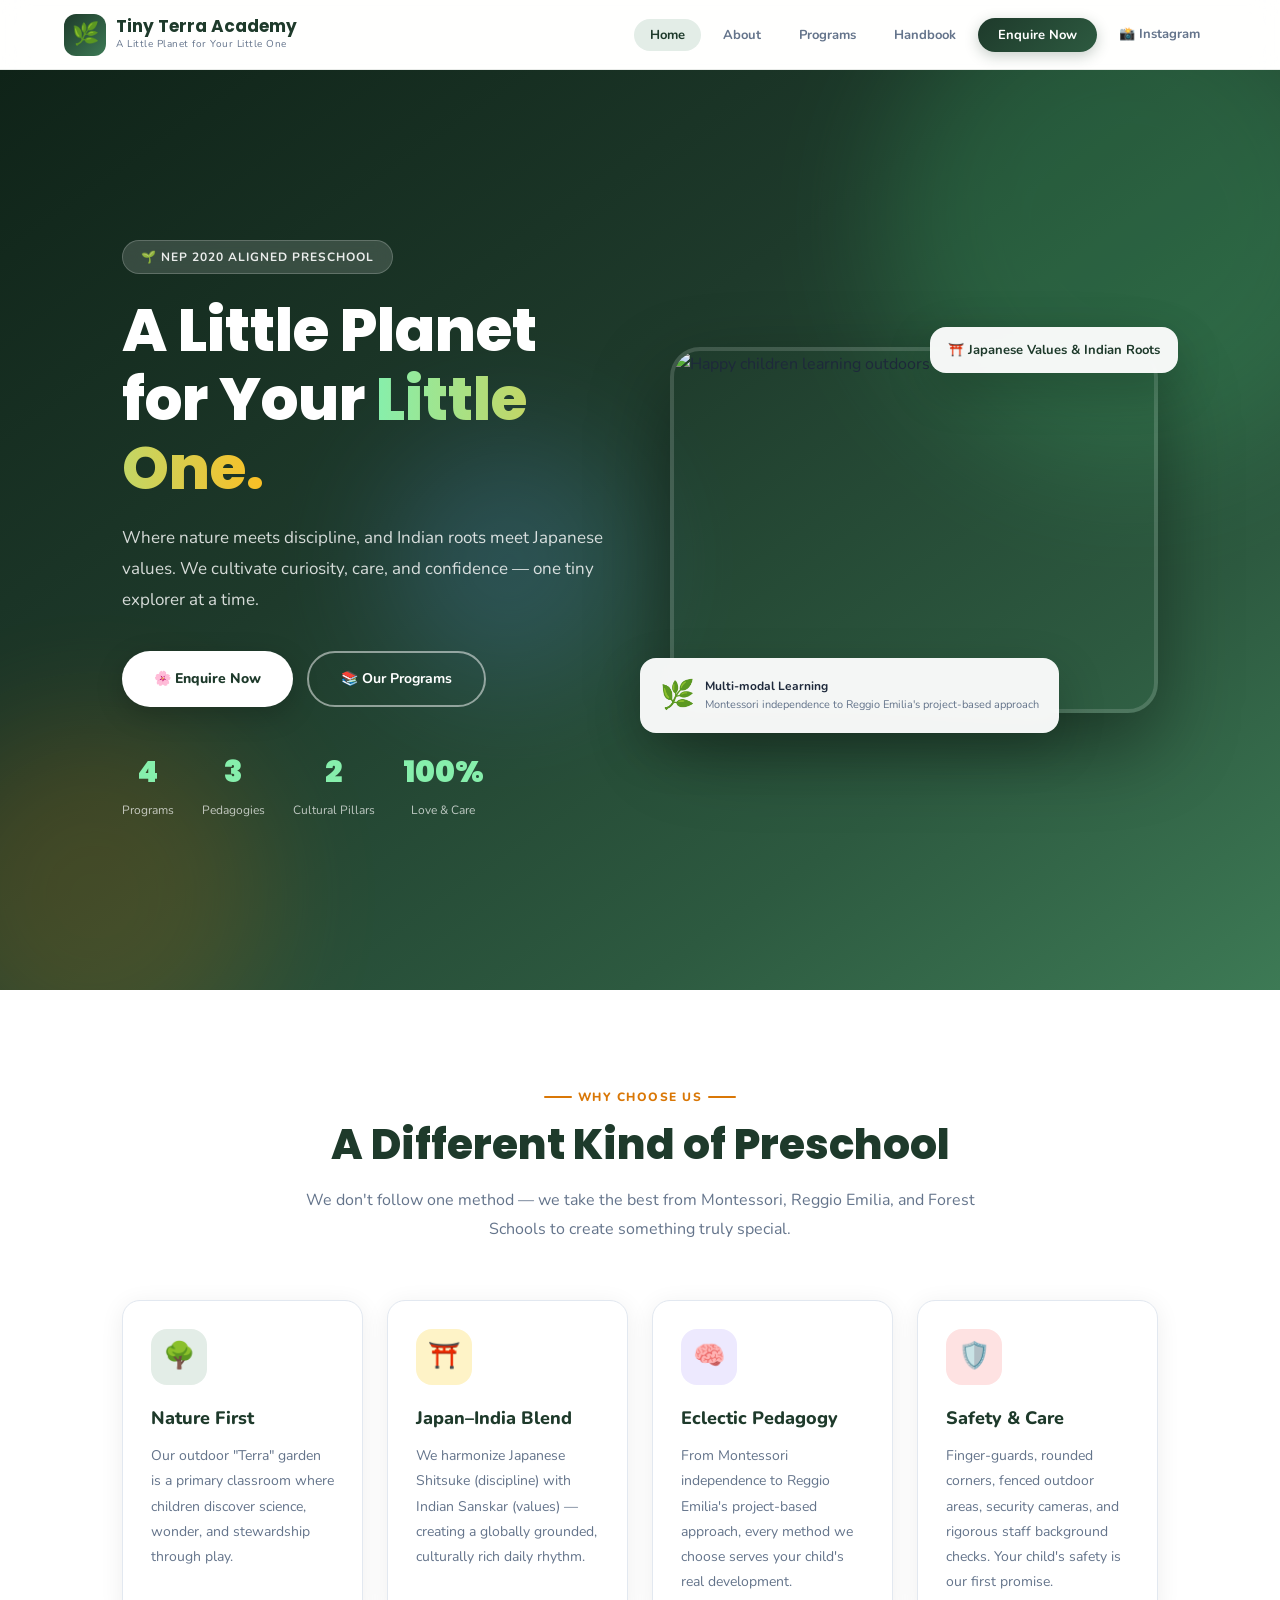
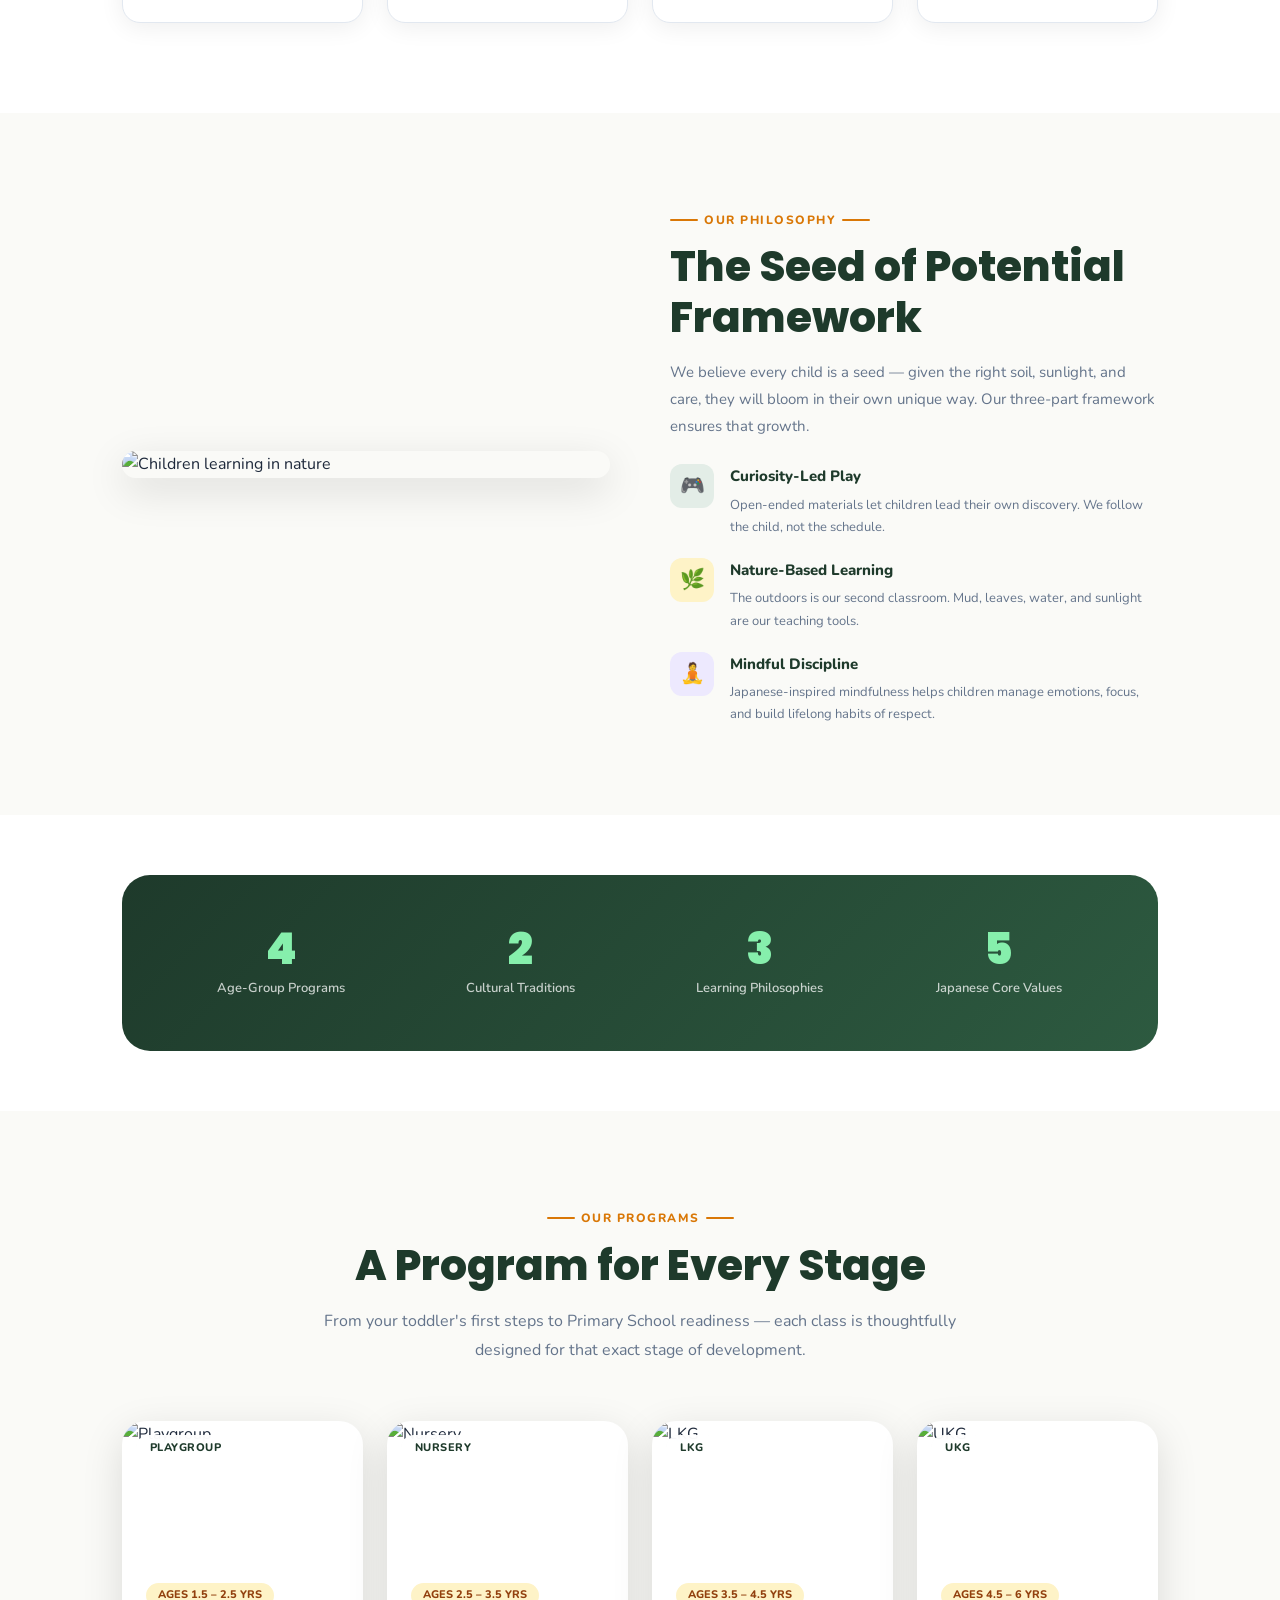
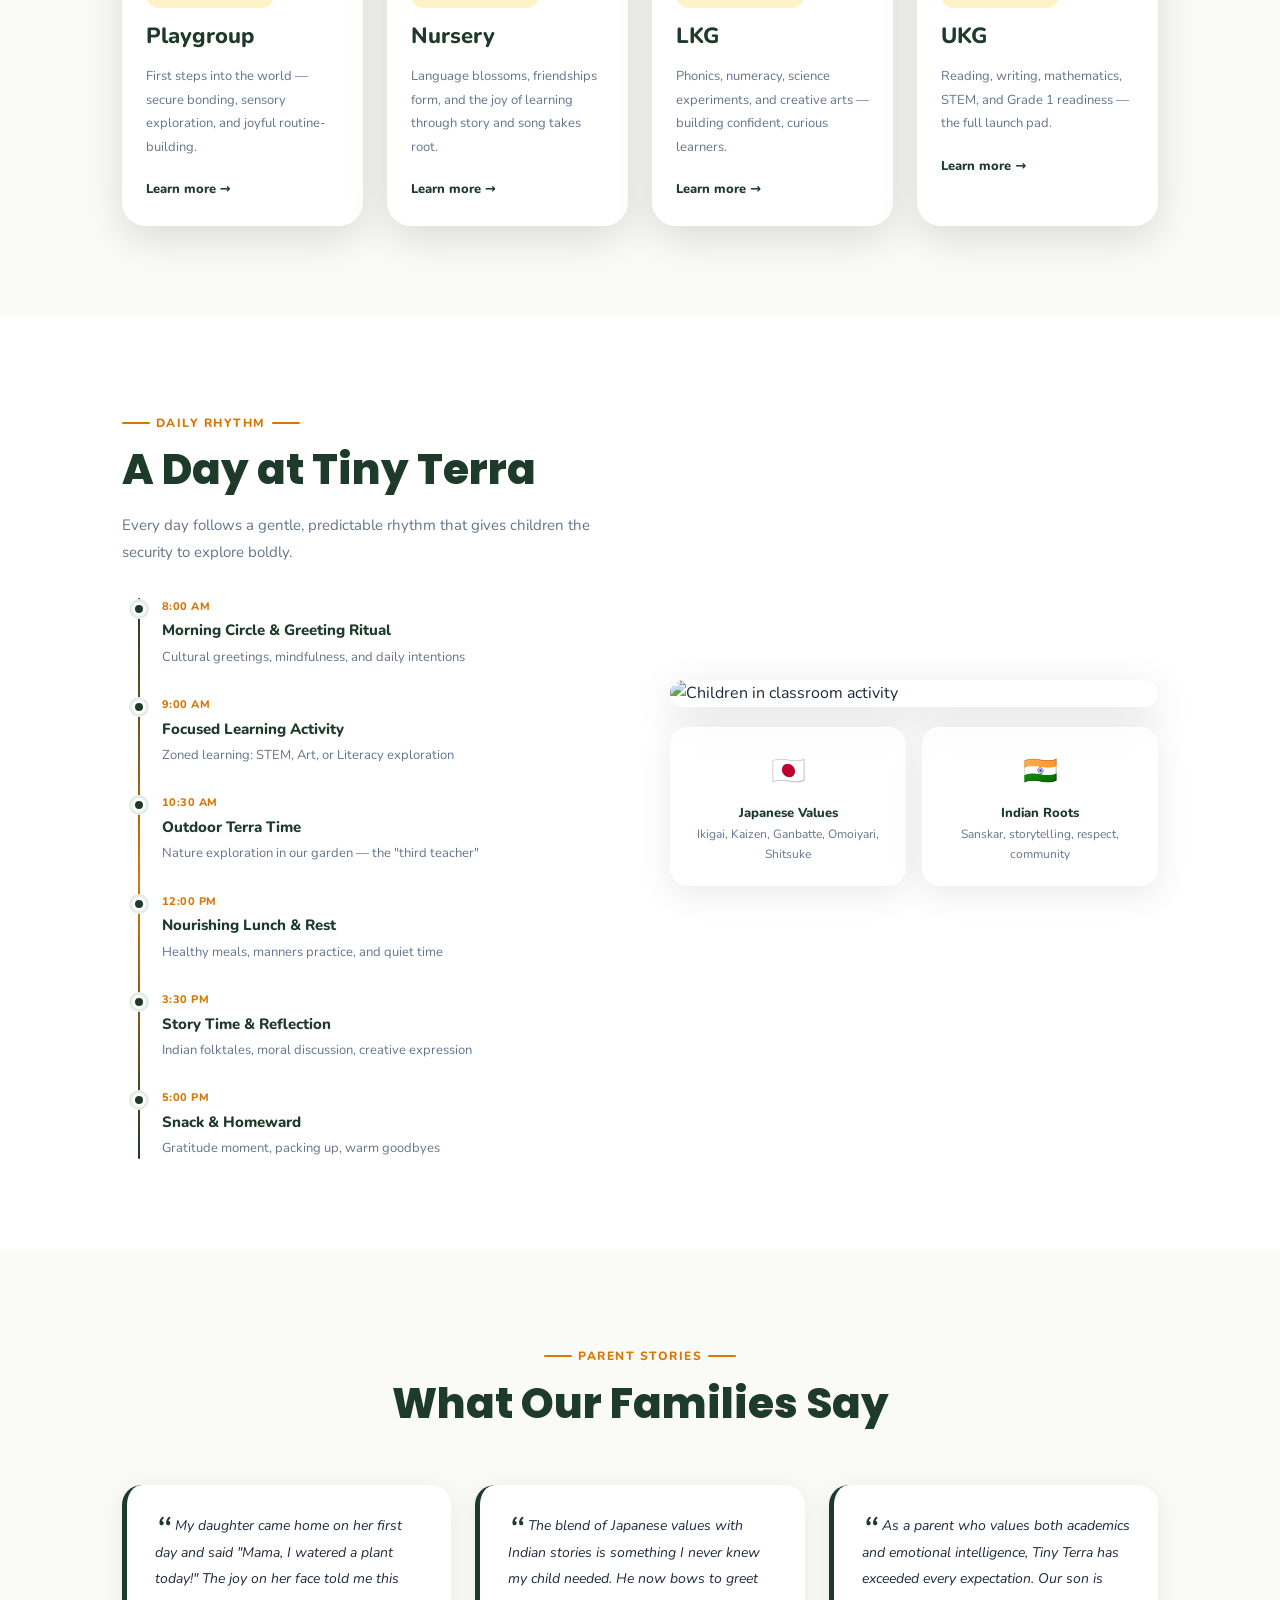
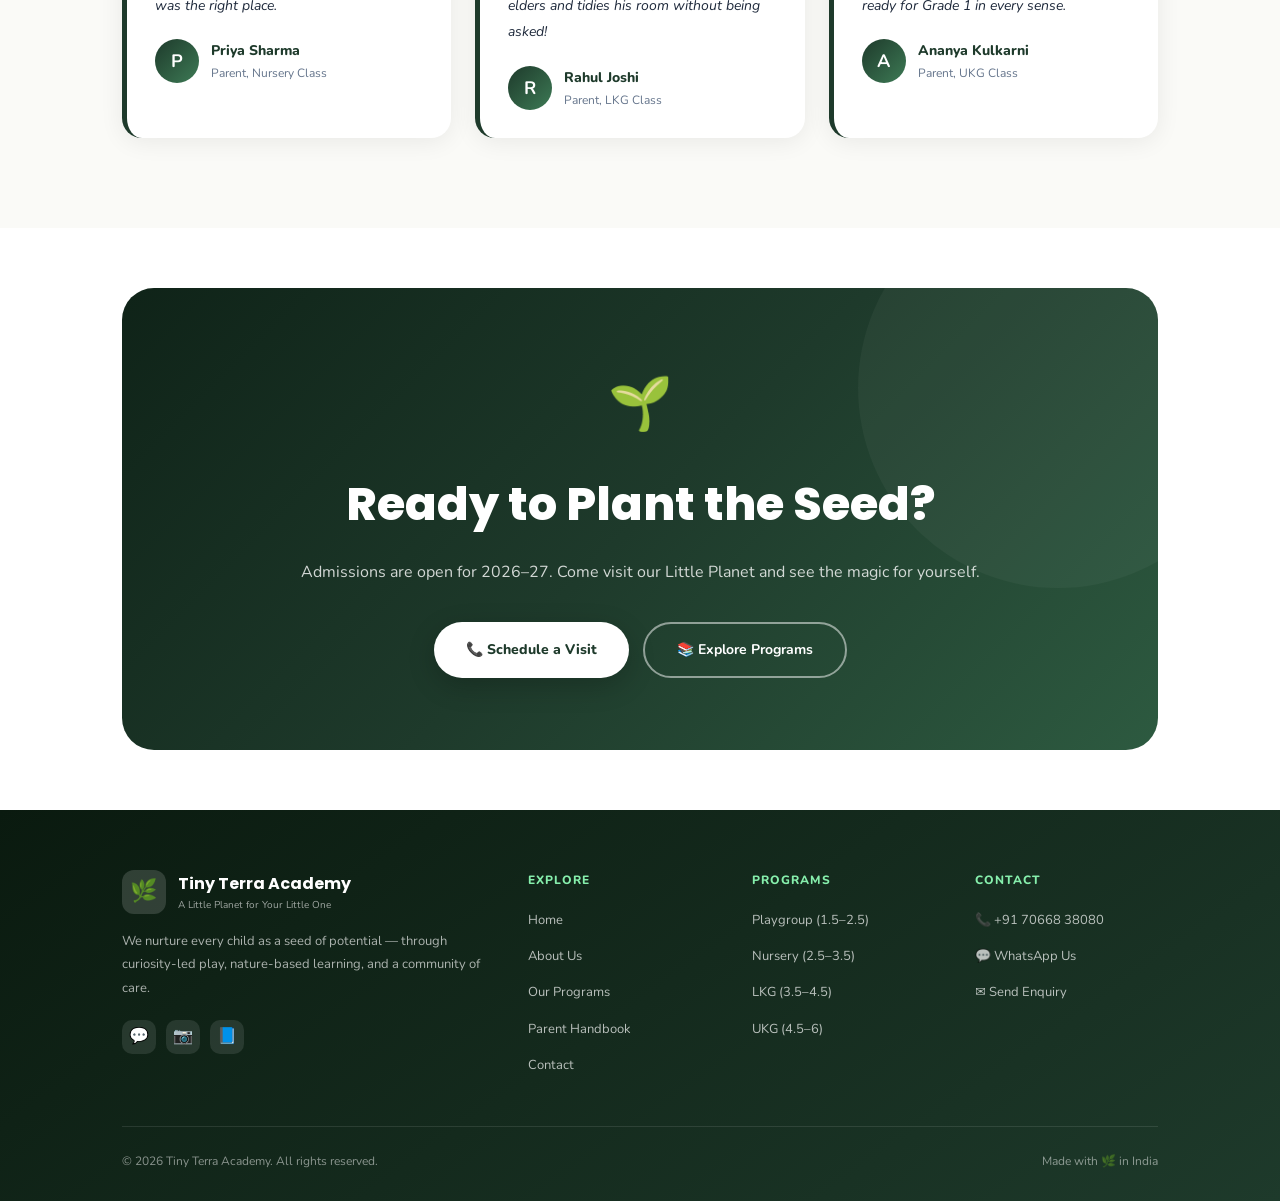
==== commit 4814d958: "Update index.html" ====
--- a/index.html
+++ b/index.html
@@ -50,8 +50,8 @@
         <div class="hero-float-card">
           <div class="hero-float-icon">🌿</div>
           <div>
-            <div class="hero-float-text">Nature-Based Learning</div>
-            <div class="hero-float-sub">Outdoor Terra Garden</div>
+            <div class="hero-float-text">Multi-modal Learning</div>
+            <div class="hero-float-sub">Montessori independence to Reggio Emilia's project-based approach</div>
           </div>
         </div>
         <div class="hero-float-card2">⛩️ Japanese Values &amp; Indian Roots</div>
